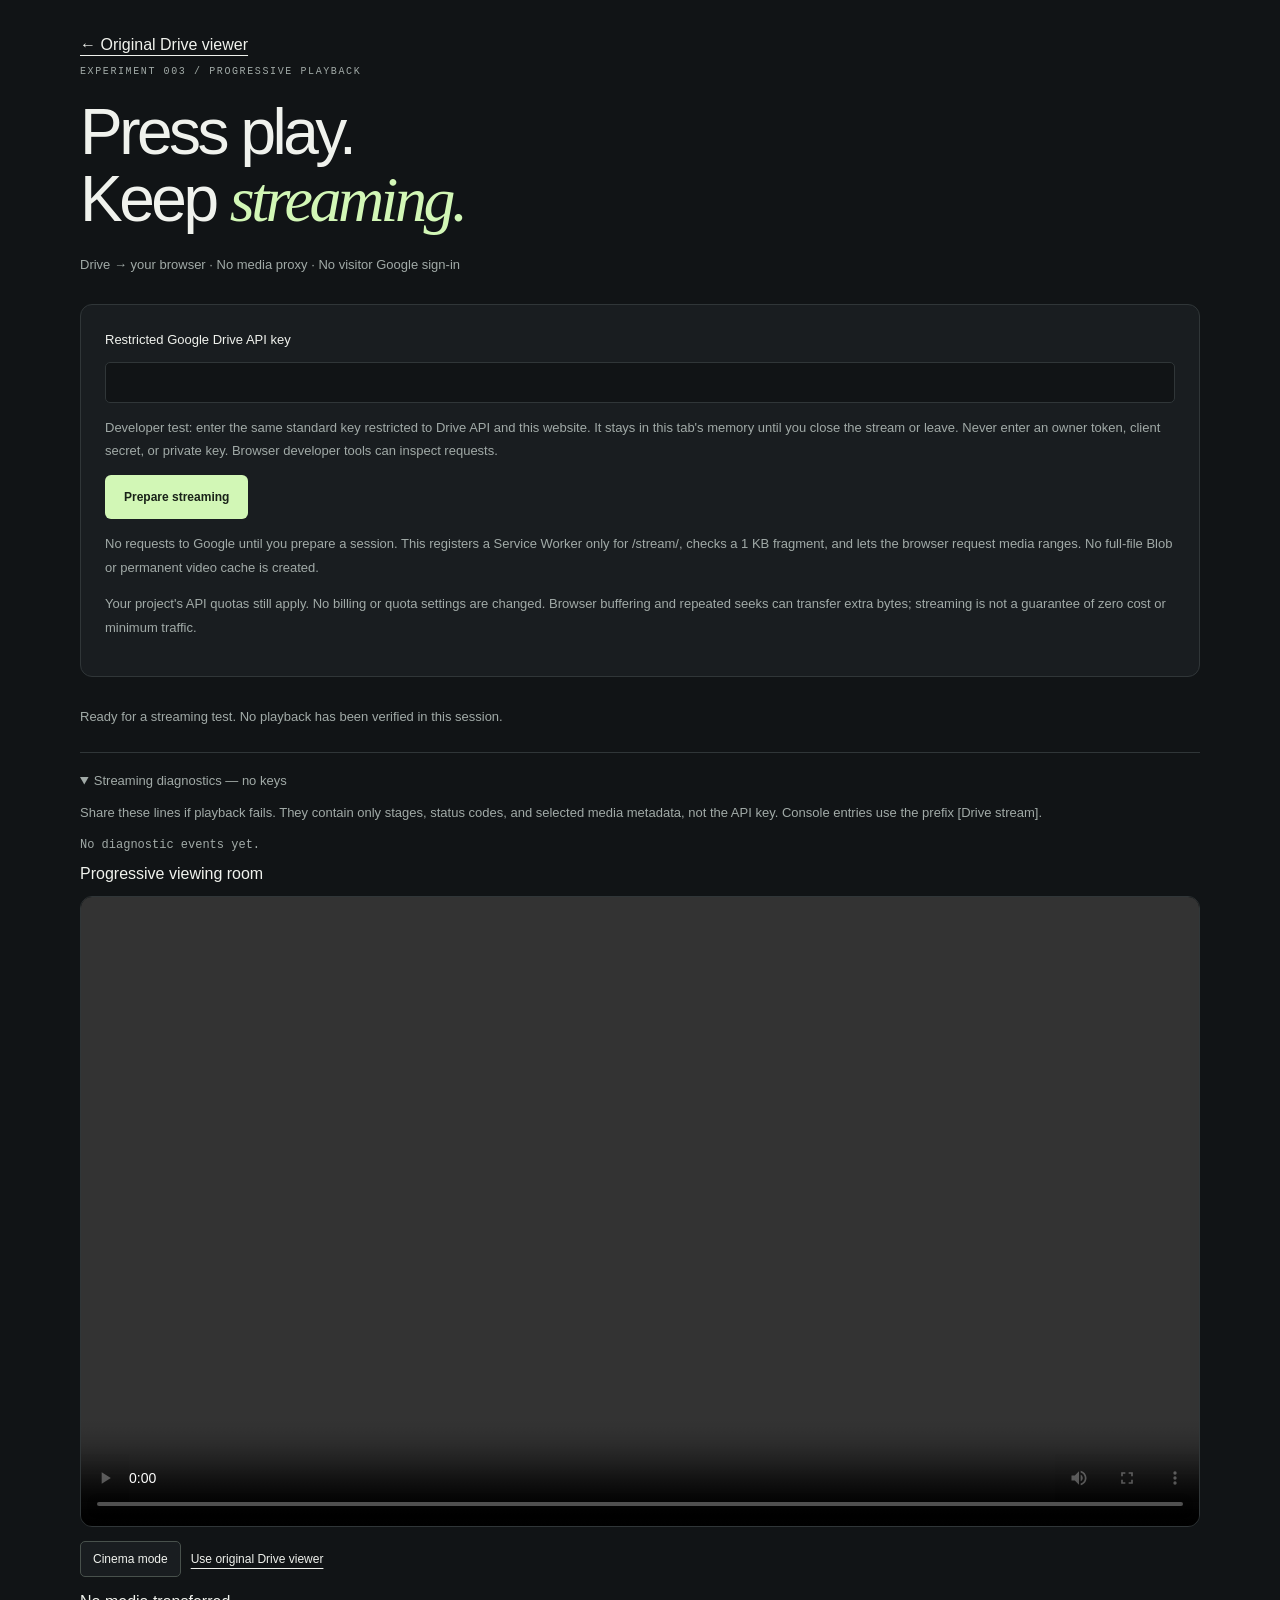
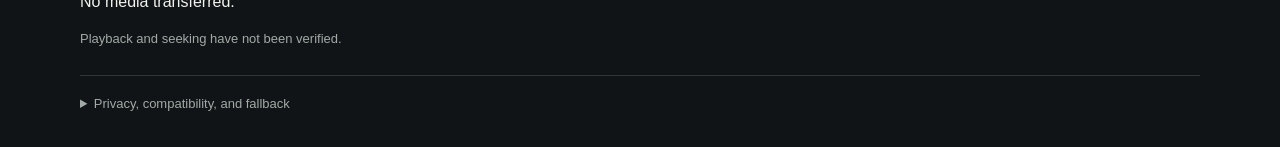
==== stream/index.html @ 33f6e5de "feat(stream): add progressive Drive range playback Keep tests, documentation and only existing route" ====
<!doctype html>
<html lang="en">
<head>
  <meta charset="utf-8">
  <meta name="viewport" content="width=device-width, initial-scale=1">
  <meta name="referrer" content="strict-origin-when-cross-origin">
  <title>Embed Lab — Progressive Drive playback</title>
  <link rel="stylesheet" href="../styles.css">
  <link rel="stylesheet" href="../drive-player.css">
  <script src="../media-controls.js" defer></script>
  <script src="player.js" defer></script>
</head>
<body>
  <main>
    <a href="../index.html">← Original Drive viewer</a>
    <p class="eyebrow">EXPERIMENT 003 / PROGRESSIVE PLAYBACK</p>
    <h1>Press play.<br>Keep <em>streaming.</em></h1>
    <p class="description">Drive → your browser · No media proxy · No visitor Google sign-in</p>
    <form id="stream-form" class="setup">
      <label for="stream-key">Restricted Google Drive API key</label>
      <input id="stream-key" type="password" autocomplete="off" spellcheck="false" required aria-describedby="stream-key-help" style="width:100%;padding:12px;margin-top:10px;background:var(--bg);color:var(--text);border:1px solid var(--line);border-radius:5px">
      <p id="stream-key-help">Developer test: enter the same standard key restricted to Drive API and this website. It stays in this tab's memory until you close the stream or leave. Never enter an owner token, client secret, or private key. Browser developer tools can inspect requests.</p>
      <button id="prepare-stream" class="load-button" type="submit">Prepare streaming</button>
      <p>No requests to Google until you prepare a session. This registers a Service Worker only for /stream/, checks a 1 KB fragment, and lets the browser request media ranges. No full-file Blob or permanent video cache is created.</p>
      <p>Your project's API quotas still apply. No billing or quota settings are changed. Browser buffering and repeated seeks can transfer extra bytes; streaming is not a guarantee of zero cost or minimum traffic.</p>
    </form>
    <p id="playback-status" role="status" aria-live="polite">Ready for a streaming test. No playback has been verified in this session.</p>
    <details open>
      <summary>Streaming diagnostics — no keys</summary>
      <p>Share these lines if playback fails. They contain only stages, status codes, and selected media metadata, not the API key. Console entries use the prefix [Drive stream].</p>
      <pre id="stream-diagnostics" role="log" aria-live="polite" style="white-space:pre-wrap;overflow-wrap:anywhere;font-size:12px">No diagnostic events yet.</pre>
    </details>
    <section aria-labelledby="player-title">
      <h2 id="player-title">Progressive viewing room</h2>
      <div class="player-shell" id="native-shell">
        <div class="stage"><video id="native-video" controls playsinline preload="none" aria-label="SIPCOP monitoring video"></video></div>
        <fieldset id="custom-controls" class="native-controls" disabled hidden aria-label="Video playback controls">
          <div class="timeline">
            <label class="visually-hidden" for="seek">Playback position</label>
            <input id="seek" type="range" min="0" max="0" step="0.1" value="0" aria-valuetext="0:00">
            <output id="time" for="seek">0:00 / 0:00</output>
          </div>
          <div class="control-row">
            <button id="play-pause" type="button">Play</button>
            <button id="back-ten" type="button" aria-label="Back 10 seconds">−10s</button>
            <button id="forward-ten" type="button" aria-label="Forward 10 seconds">+10s</button>
            <button id="mute" type="button" aria-pressed="false">Mute</button>
            <label for="volume">Volume <input id="volume" type="range" min="0" max="1" step="0.05" value="1"></label>
            <label for="speed">Speed <select id="speed"><option value="0.5">0.5×</option><option value="1" selected>1×</option><option value="1.25">1.25×</option><option value="1.5">1.5×</option><option value="2">2×</option></select></label>
            <button id="native-fullscreen" type="button" hidden>Fullscreen</button>
          </div>
        </fieldset>
      </div>
      <div class="view-actions">
        <button id="native-cinema" type="button" aria-pressed="false">Cinema mode</button>
        <button id="stop-stream" type="button" hidden>Close stream &amp; clear key</button>
        <a href="../index.html">Use original Drive viewer</a>
      </div>
      <p id="stream-stats">No media transferred.</p>
      <p id="playback-proof">Playback and seeking have not been verified.</p>
    </section>
    <details><summary>Privacy, compatibility, and fallback</summary><p>Requires a Service Worker-capable browser and a secure context (HTTPS in production or the local preview). The worker handles only this page's fixed virtual media URL. It forwards range requests directly to Google using X-Goog-Api-Key and streams their responses without waiting for the complete file.</p><p>The worker registration may remain installed, but it stores no key or media permanently and controls only /stream/. A restarted worker requests the key again from the same open tab. Closing the stream removes that tab's key and cancels its transfers. It does not cancel other tabs.</p><p>If CORS hides Content-Range, the worker makes one small metadata request to verify the file size, then constructs local range headers from that size, the requested range, HTTP 206, and Content-Length. Only the size is retained in session memory; the file must remain unchanged during playback. Invalid or contradictory responses still stop the session. Full download never starts automatically. <a href="../drive-player.html">The separate full-download test</a> remains opt-in. Production key configuration is not part of this developer experiment.</p></details>
    <noscript><p>JavaScript is required. <a href="../index.html">Use the original viewer.</a></p></noscript>
  </main>
</body>
</html>
---- styles.css ----
@layer base, layout, player, responsive;

@layer base {
  :root {
    color-scheme: dark;
    --bg: #111416;
    --panel: #191d20;
    --line: #303638;
    --text: #f0f2ed;
    --muted: #a1aaa7;
    --mint: #d2f7b6;
  }

  * {
    box-sizing: border-box;
  }

  body {
    margin: 0;
    background: var(--bg);
    color: var(--text);
    font-family: Arial, Helvetica, sans-serif;
    -webkit-font-smoothing: antialiased;
  }

  a {
    color: inherit;
    text-underline-offset: 5px;
  }

  button {
    font: inherit;
    cursor: pointer;
  }

  button,
  a {
    -webkit-tap-highlight-color: transparent;
  }

  button:focus-visible,
  a:focus-visible,
  summary:focus-visible {
    outline: 2px solid var(--mint);
    outline-offset: 5px;
  }

  button:hover {
    filter: brightness(1.15);
  }

  [hidden] {
    display: none !important;
  }

  .muted {
    color: var(--muted);
  }

  .eyebrow,
  .build-label,
  .section-heading>span,
  .note-number,
  .cover-tag,
  .cover-bottom,
  .player-note>span,
  footer>span:last-child {
    font: 10px/1.5 Consolas, monospace;
    letter-spacing: 1.6px;
  }

  .eyebrow {
    color: var(--muted);
  }

  .status-dot {
    display: inline-block;
    width: 6px;
    height: 6px;
    border-radius: 50%;
    background: var(--mint);
  }
}

@layer layout {

  .site-header,
  main,
  footer {
    width: min(1120px, calc(100% - 96px));
    margin-inline: auto;
  }

  .site-header {
    display: flex;
    align-items: center;
    justify-content: space-between;
    padding-block: 28px;
    border-bottom: 1px solid var(--line);
  }

  .wordmark {
    display: flex;
    align-items: center;
    text-decoration: none;
    font-size: 22px;
    font-weight: 700;
    letter-spacing: -1px;
  }

  .brand-icon {
    display: grid;
    place-items: center;
    width: 30px;
    height: 30px;
    border: 1px solid var(--line);
    border-radius: 8px;
    margin-right: 10px;
    color: var(--mint);
  }

  .build-label {
    color: var(--muted);
  }

  .build-label .status-dot {
    margin-left: 15px;
  }

  .intro {
    display: flex;
    justify-content: space-between;
    align-items: flex-end;
    gap: 48px;
    padding-block: 58px 42px;
  }

  .intro .eyebrow {
    margin-top: 0;
  }

  .eyebrow>span {
    margin-inline: 8px;
  }

  h1 {
    font-size: clamp(44px, 5.5vw, 70px);
    line-height: 1.04;
    font-weight: 500;
    letter-spacing: -3.5px;
    margin: 20px 0;
  }

  h1 em {
    font-family: Georgia, serif;
    font-weight: 400;
    color: var(--mint);
  }

  .intro-copy {
    color: var(--muted);
    font-size: 14px;
    line-height: 1.8;
    margin-bottom: 0;
  }

  .source-card {
    width: 305px;
    flex-shrink: 0;
    padding: 23px;
    border: 1px solid var(--line);
    border-radius: 12px;
    background: var(--panel);
  }

  .source-card p {
    display: flex;
    align-items: center;
    gap: 10px;
    font-size: 15px;
    margin: 20px 0 10px;
  }

  .file-icon {
    color: var(--mint);
    font-size: 12px;
  }

  .file-type {
    margin-left: auto;
    font: 10px Consolas, monospace;
    color: var(--muted);
    padding: 4px 6px;
    border: 1px solid var(--line);
    border-radius: 4px;
  }

  .source-name {
    display: block;
    font-size: 12px;
    color: var(--muted);
    line-height: 1.6;
  }

  .source-card a {
    display: flex;
    justify-content: space-between;
    margin-top: 22px;
    color: var(--mint);
    font-size: 12px;
    text-decoration: none;
  }

  .section-heading {
    display: flex;
    justify-content: space-between;
    align-items: center;
    margin-bottom: 14px;
  }

  .section-heading h2 {
    font-size: 13px;
    font-weight: 400;
    margin: 0;
  }

  .section-heading>span {
    color: var(--muted);
    font-size: 9px;
  }

  .notes {
    display: grid;
    grid-template-columns: repeat(3, 1fr);
    gap: 40px;
    padding: 34px 0;
    border-bottom: 1px solid var(--line);
  }

  .note-number {
    color: var(--mint);
    font-size: 9px;
  }

  .notes h3 {
    font-weight: 400;
    font-size: 17px;
    margin: 14px 0 10px;
  }

  .notes p,
  .troubleshooting p {
    color: var(--muted);
    font-size: 12px;
    line-height: 1.9;
    margin: 0;
  }

  .troubleshooting {
    padding-block: 20px;
    font-size: 12px;
    color: var(--muted);
  }

  summary {
    cursor: pointer;
    width: fit-content;
  }

  .troubleshooting p {
    max-width: 780px;
    margin-top: 12px;
  }

  footer {
    display: flex;
    justify-content: space-between;
    gap: 24px;
    padding-block: 28px;
    border-top: 1px solid var(--line);
    font-size: 11px;
  }

  footer>span:last-child {
    color: var(--muted);
    font-size: 9px;
  }
}

@layer player {
  .player-shell {
    border: 1px solid var(--line);
    border-radius: 12px;
    overflow: hidden;
    background: #0a0c0c;
  }

  .stage {
    position: relative;
    aspect-ratio: 16 / 9;
    background: #080b0d;
  }

  .stage iframe {
    position: absolute;
    inset: 0;
    width: 100%;
    height: 100%;
    border: 0;
  }

  .cover {
    position: absolute;
    inset: 0;
    overflow: hidden;
    background: radial-gradient(ellipse at 83% 74%, #325247 0, #1d3133 27%, #132025 53%, #0c141a 85%);
  }

  .cover::after {
    content: '';
    position: absolute;
    width: 60%;
    height: 125%;
    right: -10%;
    top: -50%;
    border-radius: 50%;
    background: #d2f7b605;
    border: 1px solid #d2f7b619;
    transform: rotate(-30deg);
    pointer-events: none;
  }

  .orbit {
    position: absolute;
    width: 68%;
    aspect-ratio: 1;
    border: 1px solid #d2f7b618;
    border-radius: 50%;
    right: -12%;
    top: 10%;
    pointer-events: none;
  }

  .orbit-two {
    width: 55%;
    top: 23%;
    right: -6%;
    background: radial-gradient(circle at 25% 25%, #d2f7b605, transparent 70%);
  }

  .cover-tag {
    position: absolute;
    top: 28px;
    left: 32px;
    color: #c0ccc6;
    font-size: 9px;
  }

  .cover-content {
    position: absolute;
    left: 8%;
    top: 50%;
    transform: translateY(-43%);
    z-index: 1;
  }

  .cover-content .eyebrow {
    font-size: 9px;
    color: #b4c5c0;
  }

  .cover-content h3 {
    font: 400 clamp(32px, 4.5vw, 58px)/1.08 Georgia, serif;
    letter-spacing: -1.5px;
    margin: 18px 0 26px;
  }

  .load-button {
    display: inline-flex;
    align-items: center;
    gap: 16px;
    background: var(--mint);
    border: 0;
    border-radius: 6px;
    color: #192218;
    padding: 15px 19px;
    font-weight: 600;
    font-size: 12px;
  }

  .load-button>span:first-child {
    font-size: 10px;
  }

  .button-arrow {
    margin-left: 25px;
    font-size: 17px;
  }

  .cover-content>p {
    font-size: 10px;
    color: #b4c5c0;
    margin-top: 15px;
  }

  .cover-bottom {
    position: absolute;
    bottom: 25px;
    left: 32px;
    right: 32px;
    display: flex;
    justify-content: space-between;
    font-size: 8px;
    color: #b4c5c0;
  }

  .toolbar {
    display: flex;
    align-items: center;
    justify-content: space-between;
    gap: 16px;
    min-height: 62px;
    padding: 12px 18px;
    background: #191d20;
  }

  .player-label {
    color: #bac2bd;
    font-size: 11px;
  }

  .player-label .status-dot {
    margin-right: 8px;
  }

  .toolbar-divider {
    color: #67716c;
    margin-inline: 10px;
  }

  .actions {
    display: flex;
    flex-wrap: wrap;
    gap: 8px;
  }

  .actions button {
    background: transparent;
    color: #d7ded8;
    border: 1px solid #414a45;
    padding: 8px 10px;
    border-radius: 5px;
    font-size: 11px;
  }

  .actions button[aria-pressed="true"] {
    color: var(--mint);
    border-color: var(--mint);
  }

  .player-note {
    display: flex;
    align-items: baseline;
    justify-content: space-between;
    gap: 20px;
    color: var(--muted);
    padding-block: 12px;
  }

  .player-note p {
    font-size: 11px;
    line-height: 1.6;
    margin: 0;
  }

  .player-note>span {
    font-size: 8px;
    white-space: nowrap;
  }

  body.cinema .intro,
  body.cinema .notes,
  body.cinema .troubleshooting,
  body.cinema footer {
    display: none;
  }

  body.cinema main {
    width: min(1440px, calc(100% - 40px));
    padding-top: 24px;
  }

  .player-shell:fullscreen {
    display: flex;
    flex-direction: column;
    border: 0;
    border-radius: 0;
    width: 100%;
    height: 100%;
  }

  .player-shell:fullscreen .stage {
    flex: 1;
    min-height: 0;
    aspect-ratio: auto;
  }

  .player-shell:fullscreen .toolbar {
    flex-shrink: 0;
  }
}

@layer responsive {
  @media (max-width: 760px) {

    .site-header,
    main,
    footer {
      width: calc(100% - 36px);
    }

    .site-header {
      padding-block: 20px;
    }

    .intro {
      padding-block: 32px;
      gap: 24px;
      align-items: stretch;
      flex-direction: column;
    }

    h1 {
      letter-spacing: -2px;
    }

    .source-card {
      width: 100%;
      padding: 18px;
    }

    .source-card p {
      margin-top: 12px;
    }

    .source-card a {
      margin-top: 14px;
    }

    .cover-tag {
      top: 16px;
      left: 18px;
      font-size: 8px;
    }

    .cover-content {
      left: 7%;
    }

    .cover-content .eyebrow,
    .cover-bottom {
      display: none;
    }

    .cover-content h3 {
      font-size: clamp(26px, 5.7vw, 42px);
      margin: 0 0 16px;
    }

    .load-button {
      padding: 11px 14px;
      gap: 10px;
    }

    .cover-content>p {
      margin-top: 9px;
      font-size: 9px;
    }

    .toolbar {
      flex-direction: column;
      align-items: flex-start;
      gap: 12px;
      padding: 14px;
    }

    .player-note>span {
      display: none;
    }

    .notes {
      grid-template-columns: 1fr;
      gap: 26px;
      padding-block: 24px;
    }

    .notes h3 {
      margin-top: 9px;
    }

    footer {
      flex-direction: column;
      gap: 14px;
    }

    .build-label {
      font-size: 8px;
      letter-spacing: 1px;
    }

    body.cinema main {
      width: calc(100% - 24px);
    }
  }
}
---- drive-player.css ----
main { max-width: 1120px; padding-block: 36px; }
h1 { font-size: clamp(40px, 5.5vw, 64px); margin-block: 20px; }
h2 { font-size: 16px; font-weight: 400; }
.description, .setup p, details p, #playback-status, #playback-proof { color: var(--muted); font-size: 13px; line-height: 1.8; }
.setup { padding: 24px; margin-block: 28px; background: var(--panel); border: 1px solid var(--line); border-radius: 12px; }
.setup > label { display: block; font-size: 13px; line-height: 1.7; }
#player-key { width: 100%; margin-top: 10px; padding: 12px; font: inherit; color: var(--text); background: var(--bg); border: 1px solid var(--line); border-radius: 5px; }
.consent { margin-block: 18px; }
.consent input { margin-right: 8px; }
.download-actions, .view-actions, .control-row { display: flex; align-items: center; gap: 10px; flex-wrap: wrap; }
button:not(.load-button), select { background: var(--panel); color: var(--text); border: 1px solid #48514c; border-radius: 5px; padding: 10px 12px; font: inherit; font-size: 12px; }
button:disabled { opacity: .5; cursor: default; }
input:focus-visible, select:focus-visible { outline: 2px solid var(--mint); outline-offset: 3px; }
input[type="range"], input[type="checkbox"], progress { accent-color: var(--mint); }
progress { width: 100%; height: 10px; margin-top: 20px; }
#native-video { width: 100%; height: 100%; display: block; background: #080b0d; object-fit: contain; }
.native-controls { margin: 0; border: 0; padding: 16px; background: var(--panel); }
.timeline { display: flex; align-items: center; gap: 15px; margin-bottom: 14px; }
#seek { flex: 1; min-width: 0; }
#time { font: 12px Consolas, monospace; white-space: nowrap; }
.control-row label { display: inline-flex; align-items: center; gap: 8px; font-size: 12px; }
#volume { width: 90px; }
.view-actions { margin-top: 14px; }
.view-actions a { font-size: 12px; }
.visually-hidden { position: absolute; width: 1px; height: 1px; overflow: hidden; clip-path: inset(50%); white-space: nowrap; }
details { color: var(--muted); font-size: 13px; border-top: 1px solid var(--line); margin-top: 24px; padding-top: 20px; }
body.native-cinema .setup, body.native-cinema h1, body.native-cinema .description, body.native-cinema details, body.native-cinema .eyebrow { display: none; }
body.native-cinema main { max-width: none; width: calc(100% - 32px); }
#native-shell:fullscreen .native-controls { flex-shrink: 0; }
@media (max-width: 760px) {
  .setup { padding: 18px; }
  .native-controls { padding: 12px; }
  .control-row { gap: 8px; }
  button:not(.load-button), select { min-height: 40px; }
}
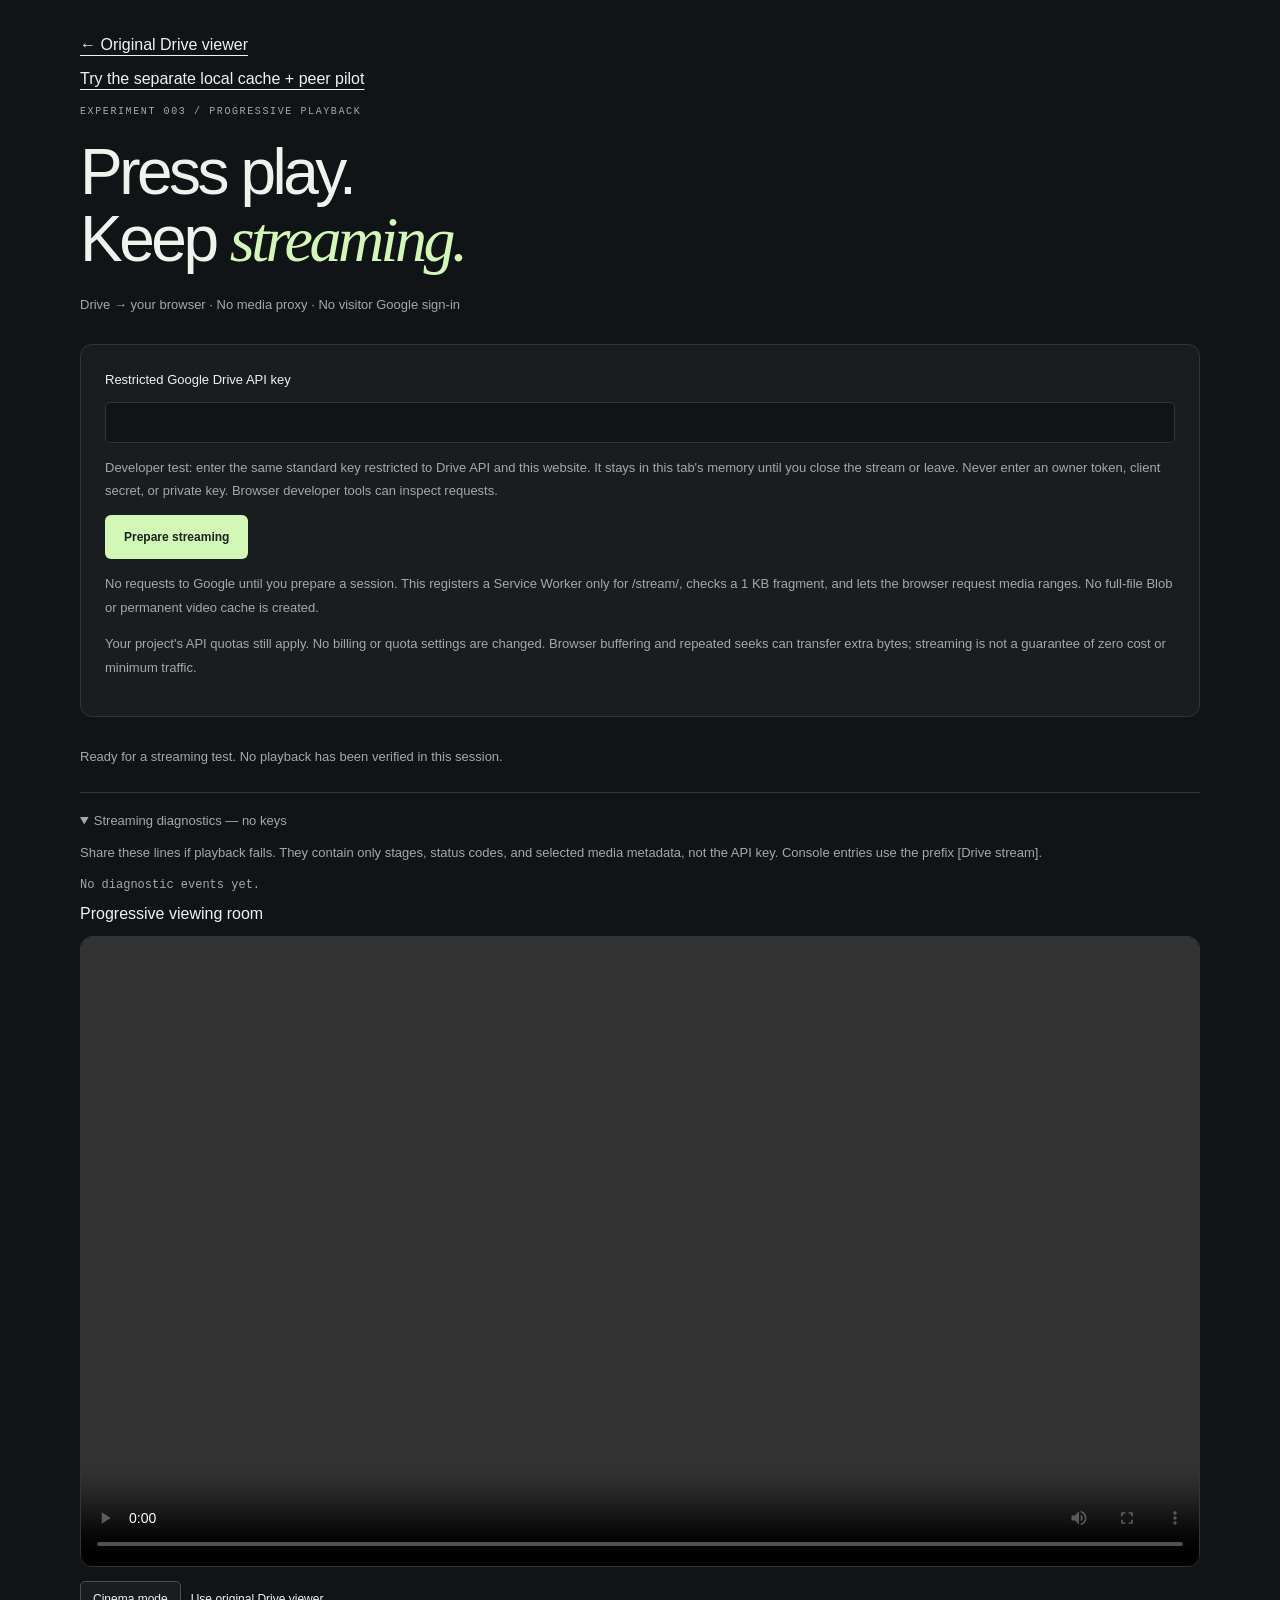
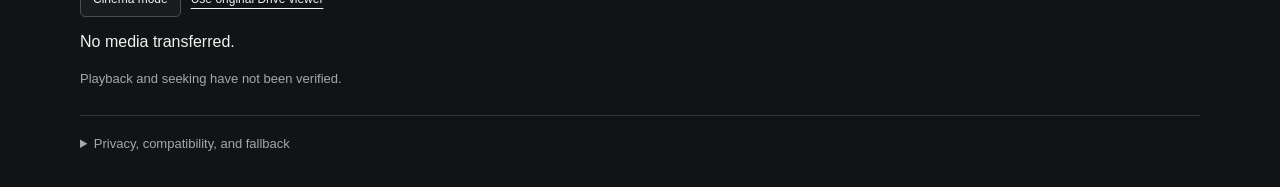
==== commit 10321689: "feat(player): integrate cache-first peer streaming Keep tests, documentation and only existing route" ====
--- a/stream/index.html
+++ b/stream/index.html
@@ -13,6 +13,7 @@
 <body>
   <main>
     <a href="../index.html">← Original Drive viewer</a>
+    <p><a href="peer/">Try the separate local cache + peer pilot</a></p>
     <p class="eyebrow">EXPERIMENT 003 / PROGRESSIVE PLAYBACK</p>
     <h1>Press play.<br>Keep <em>streaming.</em></h1>
     <p class="description">Drive → your browser · No media proxy · No visitor Google sign-in</p>
